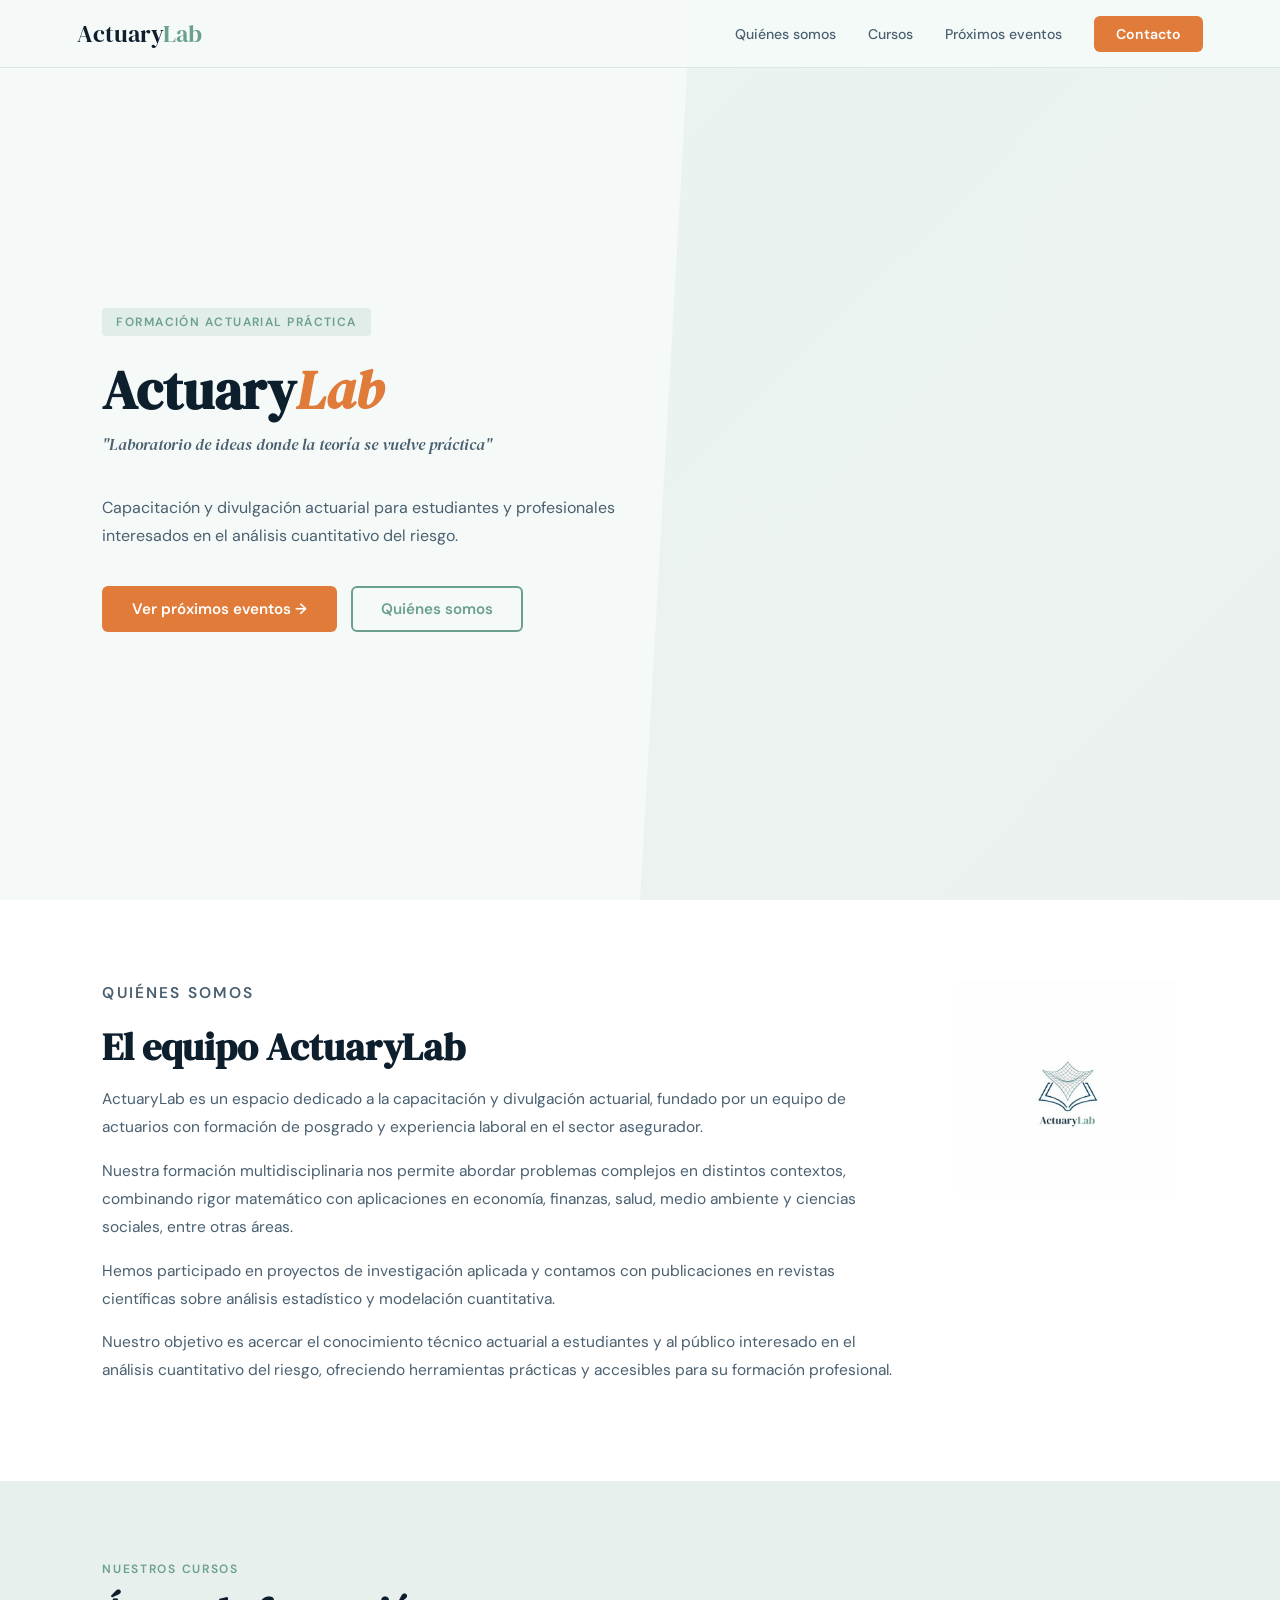
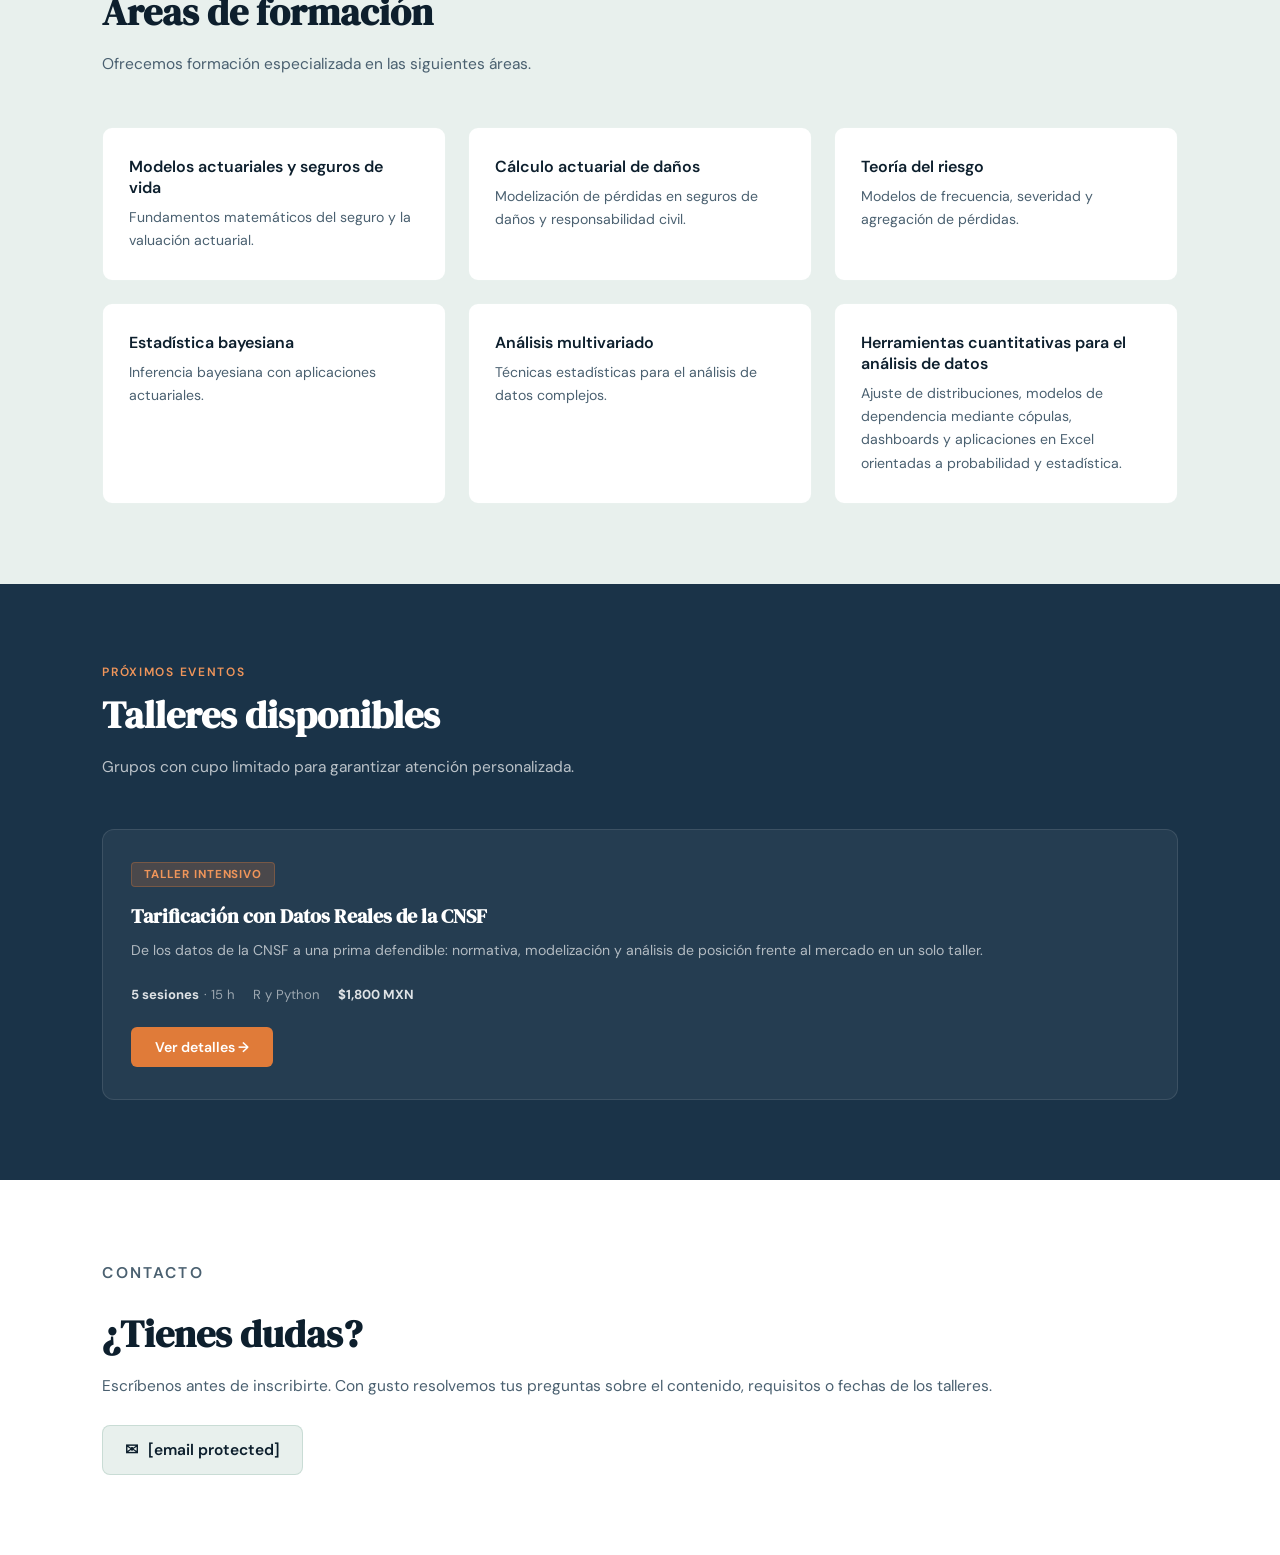
==== index.html @ 39c2b75a "Add files via upload" ====
<!DOCTYPE html>
<html lang="es">
<head>
<meta charset="UTF-8">
<meta name="viewport" content="width=device-width, initial-scale=1.0">
<title>ActuaryLab — Laboratorio actuarial</title>
<link href="https://fonts.googleapis.com/css2?family=DM+Serif+Display:ital@0;1&family=DM+Sans:opsz,wght@9..40,300;9..40,400;9..40,500;9..40,600&display=swap" rel="stylesheet">
<style>
  :root {
    --navy: #0d1f2d;
    --navy2: #1a3348;
    --teal: #6ba08d;
    --teal-light: #8fbdad;
    --cream: #f5faf8;
    --cream2: #e8f0ed;
    --accent: #e07b39;
    --accent-light: #f0955a;
    --text: #0d1f2d;
    --muted: #4a6070;
  }
  * { margin: 0; padding: 0; box-sizing: border-box; }
  html { scroll-behavior: smooth; }
  body { font-family: 'DM Sans', sans-serif; background: var(--cream); color: var(--text); overflow-x: hidden; }

  /* NAV */
  nav {
    position: fixed; top: 0; width: 100%; z-index: 100;
    background: rgba(245,250,248,0.94);
    backdrop-filter: blur(10px);
    border-bottom: 1px solid rgba(107,160,141,0.2);
    padding: 0 6%;
    display: flex; align-items: center; justify-content: space-between;
    height: 68px;
  }
  .nav-logo a {
    text-decoration: none;
    font-family: 'DM Serif Display', serif;
    font-size: 1.5rem;
  }
  .nav-logo a .actuary { color: var(--navy); }
  .nav-logo a .lab { color: var(--teal); }
  .nav-links { display: flex; gap: 32px; align-items: center; }
  .nav-links a {
    text-decoration: none;
    font-size: 0.88rem;
    font-weight: 500;
    color: var(--muted);
    transition: color 0.2s;
  }
  .nav-links a:hover { color: var(--teal); }
  .nav-links .nav-cta {
    background: var(--accent);
    color: white;
    padding: 9px 22px;
    border-radius: 6px;
    font-weight: 600;
    font-size: 0.88rem;
  }
  .nav-links .nav-cta:hover { background: var(--accent-light); color: white; }

  /* HERO */
  .hero {
    min-height: 100vh;
    display: flex; align-items: center;
    padding: 100px 8% 60px;
    position: relative; overflow: hidden;
  }
  .hero::before {
    content: '';
    position: absolute; top: 0; right: 0;
    width: 50%; height: 100%;
    background: linear-gradient(135deg, rgba(107,160,141,0.08) 0%, rgba(13,31,45,0.04) 100%);
    clip-path: polygon(8% 0, 100% 0, 100% 100%, 0% 100%);
  }
  .hero-content { max-width: 640px; position: relative; z-index: 1; }
  .hero-tag {
    display: inline-block;
    background: rgba(107,160,141,0.15);
    color: var(--teal);
    font-size: 0.75rem; font-weight: 600;
    letter-spacing: 0.12em; text-transform: uppercase;
    padding: 6px 14px; border-radius: 4px; margin-bottom: 24px;
  }
  .hero h1 {
    font-family: 'DM Serif Display', serif;
    font-size: clamp(2.2rem, 4.5vw, 3.4rem);
    line-height: 1.12; color: var(--navy); margin-bottom: 10px;
  }
  .hero h1 em { font-style: italic; color: var(--accent); }
  .hero-lema {
    font-family: 'DM Serif Display', serif;
    font-size: clamp(1rem, 2vw, 1.2rem);
    color: var(--teal); margin-bottom: 22px;
    font-style: italic;
  }
  .hero p {
    font-size: 1rem; line-height: 1.75; color: var(--muted);
    margin-bottom: 36px; max-width: 520px;
  }
  .hero-actions { display: flex; gap: 14px; flex-wrap: wrap; }
  .btn-primary {
    background: var(--accent); color: white;
    padding: 13px 30px; border-radius: 6px;
    font-weight: 600; font-size: 0.95rem;
    text-decoration: none; transition: all 0.2s; display: inline-block;
  }
  .btn-primary:hover { background: var(--accent-light); transform: translateY(-1px); }
  .btn-outline {
    background: transparent; color: var(--teal);
    border: 2px solid var(--teal);
    padding: 11px 28px; border-radius: 6px;
    font-weight: 600; font-size: 0.95rem;
    text-decoration: none; transition: all 0.2s; display: inline-block;
  }
  .btn-outline:hover { background: var(--teal); color: white; }

  /* SECCIONES */
  section { padding: 80px 8%; }
  .section-label {
    font-size: 0.75rem; font-weight: 600;
    letter-spacing: 0.14em; text-transform: uppercase;
    color: var(--teal); margin-bottom: 12px;
  }
  .section-title {
    font-family: 'DM Serif Display', serif;
    font-size: clamp(1.7rem, 3vw, 2.4rem);
    color: var(--navy); line-height: 1.2; margin-bottom: 16px;
  }
  .section-sub {
    font-size: 0.97rem; color: var(--muted);
    line-height: 1.75; max-width: 620px; margin-bottom: 48px;
  }

  /* QUIÉNES SOMOS */
  .about { background: white; }
  .about-inner {
    display: flex; gap: 60px; align-items: flex-start; flex-wrap: wrap;
  }
  .about-text { flex: 1; min-width: 280px; }
  .about-text p {
    font-size: 0.97rem; color: var(--muted);
    line-height: 1.8; margin-bottom: 16px;
  }
  .about-logo { flex-shrink: 0; display: flex; align-items: center; }
  .about-logo img { width: 220px; }

  /* CURSOS */
  .courses { background: var(--cream2); }
  .courses-grid {
    display: grid;
    grid-template-columns: repeat(auto-fit, minmax(280px, 1fr));
    gap: 22px;
  }
  .course-card {
    background: white;
    border-radius: 10px;
    padding: 28px 26px;
    border: 1px solid rgba(107,160,141,0.15);
    transition: box-shadow 0.2s, transform 0.2s;
  }
  .course-card:hover { box-shadow: 0 6px 28px rgba(13,31,45,0.09); transform: translateY(-2px); }
  .course-icon {
    font-size: 1.6rem; margin-bottom: 14px;
  }
  .course-card h3 {
    font-size: 1rem; font-weight: 600;
    color: var(--navy); margin-bottom: 8px;
  }
  .course-card p { font-size: 0.88rem; color: var(--muted); line-height: 1.65; }

  /* PRÓXIMOS EVENTOS */
  .events { background: var(--navy2); }
  .events .section-label { color: var(--accent-light); }
  .events .section-title { color: white; }
  .events .section-sub { color: rgba(255,255,255,0.7); }
  .events-grid {
    display: grid;
    grid-template-columns: repeat(auto-fit, minmax(300px, 1fr));
    gap: 24px;
  }
  .event-card {
    background: rgba(255,255,255,0.05);
    border: 1px solid rgba(255,255,255,0.1);
    border-radius: 12px;
    padding: 32px 28px;
    transition: background 0.2s;
  }
  .event-card:hover { background: rgba(107,160,141,0.15); }
  .event-badge {
    display: inline-block;
    background: rgba(224,123,57,0.2);
    color: var(--accent-light);
    font-size: 0.72rem; font-weight: 700;
    letter-spacing: 0.08em; text-transform: uppercase;
    padding: 4px 12px; border-radius: 4px;
    border: 1px solid rgba(224,123,57,0.3);
    margin-bottom: 16px;
  }
  .event-card h3 {
    font-family: 'DM Serif Display', serif;
    font-size: 1.25rem; color: white;
    line-height: 1.3; margin-bottom: 10px;
  }
  .event-card p { font-size: 0.88rem; color: rgba(255,255,255,0.65); line-height: 1.65; margin-bottom: 24px; }
  .event-meta {
    display: flex; gap: 18px; margin-bottom: 24px; flex-wrap: wrap;
  }
  .event-meta span {
    font-size: 0.82rem; color: rgba(255,255,255,0.55);
    display: flex; align-items: center; gap: 5px;
  }
  .event-meta strong { color: rgba(255,255,255,0.85); }
  .btn-event {
    display: inline-block;
    background: var(--accent);
    color: white; text-decoration: none;
    padding: 11px 24px; border-radius: 6px;
    font-weight: 600; font-size: 0.88rem;
    transition: background 0.2s;
  }
  .btn-event:hover { background: var(--accent-light); }

  /* CONTACTO */
  .contact { background: white; }
  .contact-inner {
    display: flex; gap: 60px; flex-wrap: wrap; align-items: flex-start;
  }
  .contact-text { flex: 1; min-width: 260px; }
  .contact-text p { font-size: 0.97rem; color: var(--muted); line-height: 1.75; margin-bottom: 24px; }
  .contact-email {
    display: inline-flex; align-items: center; gap: 10px;
    background: var(--cream2);
    border: 1px solid rgba(107,160,141,0.25);
    border-radius: 8px;
    padding: 14px 22px;
    font-size: 0.97rem; font-weight: 600;
    color: var(--navy); text-decoration: none;
    transition: background 0.2s;
  }
  .contact-email:hover { background: var(--teal-light); color: white; }

  /* FOOTER */
  footer {
    background: var(--navy);
    padding: 30px 8%;
    display: flex; justify-content: space-between; align-items: center; flex-wrap: wrap; gap: 12px;
  }
  footer p { font-size: 0.82rem; color: rgba(255,255,255,0.55); }

  /* ANIMACIONES */
  @keyframes fadeUp {
    from { opacity: 0; transform: translateY(22px); }
    to   { opacity: 1; transform: translateY(0); }
  }
  .hero-content > * { animation: fadeUp 0.7s ease both; }
  .hero-content > *:nth-child(1) { animation-delay: 0.1s; }
  .hero-content > *:nth-child(2) { animation-delay: 0.2s; }
  .hero-content > *:nth-child(3) { animation-delay: 0.3s; }
  .hero-content > *:nth-child(4) { animation-delay: 0.4s; }
  .hero-content > *:nth-child(5) { animation-delay: 0.5s; }
</style>
</head>
<body>

<!-- NAV -->
<nav>
  <div class="nav-logo">
    <a href="#"><span class="actuary">Actuary</span><span class="lab">Lab</span></a>
  </div>
  <div class="nav-links">
    <a href="#quienes-somos">Quiénes somos</a>
    <a href="#cursos">Cursos</a>
    <a href="#eventos">Próximos eventos</a>
    <a href="#contacto" class="nav-cta">Contacto</a>
  </div>
</nav>

<!-- HERO -->
<section class="hero">
  <div class="hero-content">
    <span class="hero-tag">Formación actuarial práctica</span>
    <h1><span>Actuary</span><em>Lab</em></h1>
    <p class="hero-lema">"Laboratorio de ideas donde la teoría se vuelve práctica"</p>
    <p>Capacitación y divulgación actuarial para estudiantes y profesionales interesados en el análisis cuantitativo del riesgo.</p>
    <div class="hero-actions">
      <a href="#eventos" class="btn-primary">Ver próximos eventos →</a>
      <a href="#quienes-somos" class="btn-outline">Quiénes somos</a>
    </div>
  </div>
</section>

<!-- QUIÉNES SOMOS -->
<section class="about" id="quienes-somos">
  <div class="about-inner">
    <div class="about-text">
      <p class="section-label">Quiénes somos</p>
      <h2 class="section-title">El equipo ActuaryLab</h2>
      <p>ActuaryLab es un espacio dedicado a la capacitación y divulgación actuarial, fundado por un equipo de actuarios con formación de posgrado y experiencia laboral en el sector asegurador.</p>
      <p>Nuestra formación multidisciplinaria nos permite abordar problemas complejos en distintos contextos, combinando rigor matemático con aplicaciones en economía, finanzas, salud, medio ambiente y ciencias sociales, entre otras áreas.</p>
      <p>Hemos participado en proyectos de investigación aplicada y contamos con publicaciones en revistas científicas sobre análisis estadístico y modelación cuantitativa.</p>
      <p>Nuestro objetivo es acercar el conocimiento técnico actuarial a estudiantes y al público interesado en el análisis cuantitativo del riesgo, ofreciendo herramientas prácticas y accesibles para su formación profesional.</p>
    </div>
    <div class="about-logo">
      <img src="[data-uri]" alt="ActuaryLab">
    </div>
  </div>
</section>

<!-- CURSOS -->
<section class="courses" id="cursos">
  <p class="section-label">Nuestros cursos</p>
  <h2 class="section-title">Áreas de formación</h2>
  <p class="section-sub">Ofrecemos formación especializada en las siguientes áreas.</p>
  <div class="courses-grid">
    <div class="course-card">
      <h3>Modelos actuariales y seguros de vida</h3>
      <p>Fundamentos matemáticos del seguro y la valuación actuarial.</p>
    </div>
    <div class="course-card">
      <h3>Cálculo actuarial de daños</h3>
      <p>Modelización de pérdidas en seguros de daños y responsabilidad civil.</p>
    </div>
    <div class="course-card">
      <h3>Teoría del riesgo</h3>
      <p>Modelos de frecuencia, severidad y agregación de pérdidas.</p>
    </div>
    <div class="course-card">
      <h3>Estadística bayesiana</h3>
      <p>Inferencia bayesiana con aplicaciones actuariales.</p>
    </div>
    <div class="course-card">
      <h3>Análisis multivariado</h3>
      <p>Técnicas estadísticas para el análisis de datos complejos.</p>
    </div>
    <div class="course-card">
      <h3>Herramientas cuantitativas para el análisis de datos</h3>
      <p>Ajuste de distribuciones, modelos de dependencia mediante cópulas, dashboards y aplicaciones en Excel orientadas a probabilidad y estadística.</p>
    </div>
  </div>
</section>

<!-- PRÓXIMOS EVENTOS -->
<section class="events" id="eventos">
  <p class="section-label">Próximos eventos</p>
  <h2 class="section-title">Talleres disponibles</h2>
  <p class="section-sub">Grupos con cupo limitado para garantizar atención personalizada.</p>
  <div class="events-grid">
    <div class="event-card">
      <span class="event-badge">Taller intensivo</span>
      <h3>Tarificación con Datos Reales de la CNSF</h3>
      <p>De los datos de la CNSF a una prima defendible: normativa, modelización y análisis de posición frente al mercado en un solo taller.</p>
      <div class="event-meta">
        <span><strong>5 sesiones</strong> · 15 h</span>
        <span>R y Python</span>
        <span><strong>$1,800 MXN</strong></span>
      </div>
      <a href="cursos/index.html" class="btn-event">Ver detalles →</a>
    </div>
  </div>
</section>

<!-- CONTACTO -->
<section class="contact" id="contacto">
  <div class="contact-inner">
    <div class="contact-text">
      <p class="section-label">Contacto</p>
      <h2 class="section-title">¿Tienes dudas?</h2>
      <p>Escríbenos antes de inscribirte. Con gusto resolvemos tus preguntas sobre el contenido, requisitos o fechas de los talleres.</p>
      <a href="/cdn-cgi/l/email-protection#d9bab6b7adb8baadb699b8baadacb8aba0b5b8bbb4a1f7bab6b4" class="contact-email">
        ✉ <span class="__cf_email__" data-cfemail="6d0e0203190c0e19022d0c0e19180c1f14010c0f0015430e0200">[email&#160;protected]</span>
      </a>
    </div>
  </div>
</section>

<!
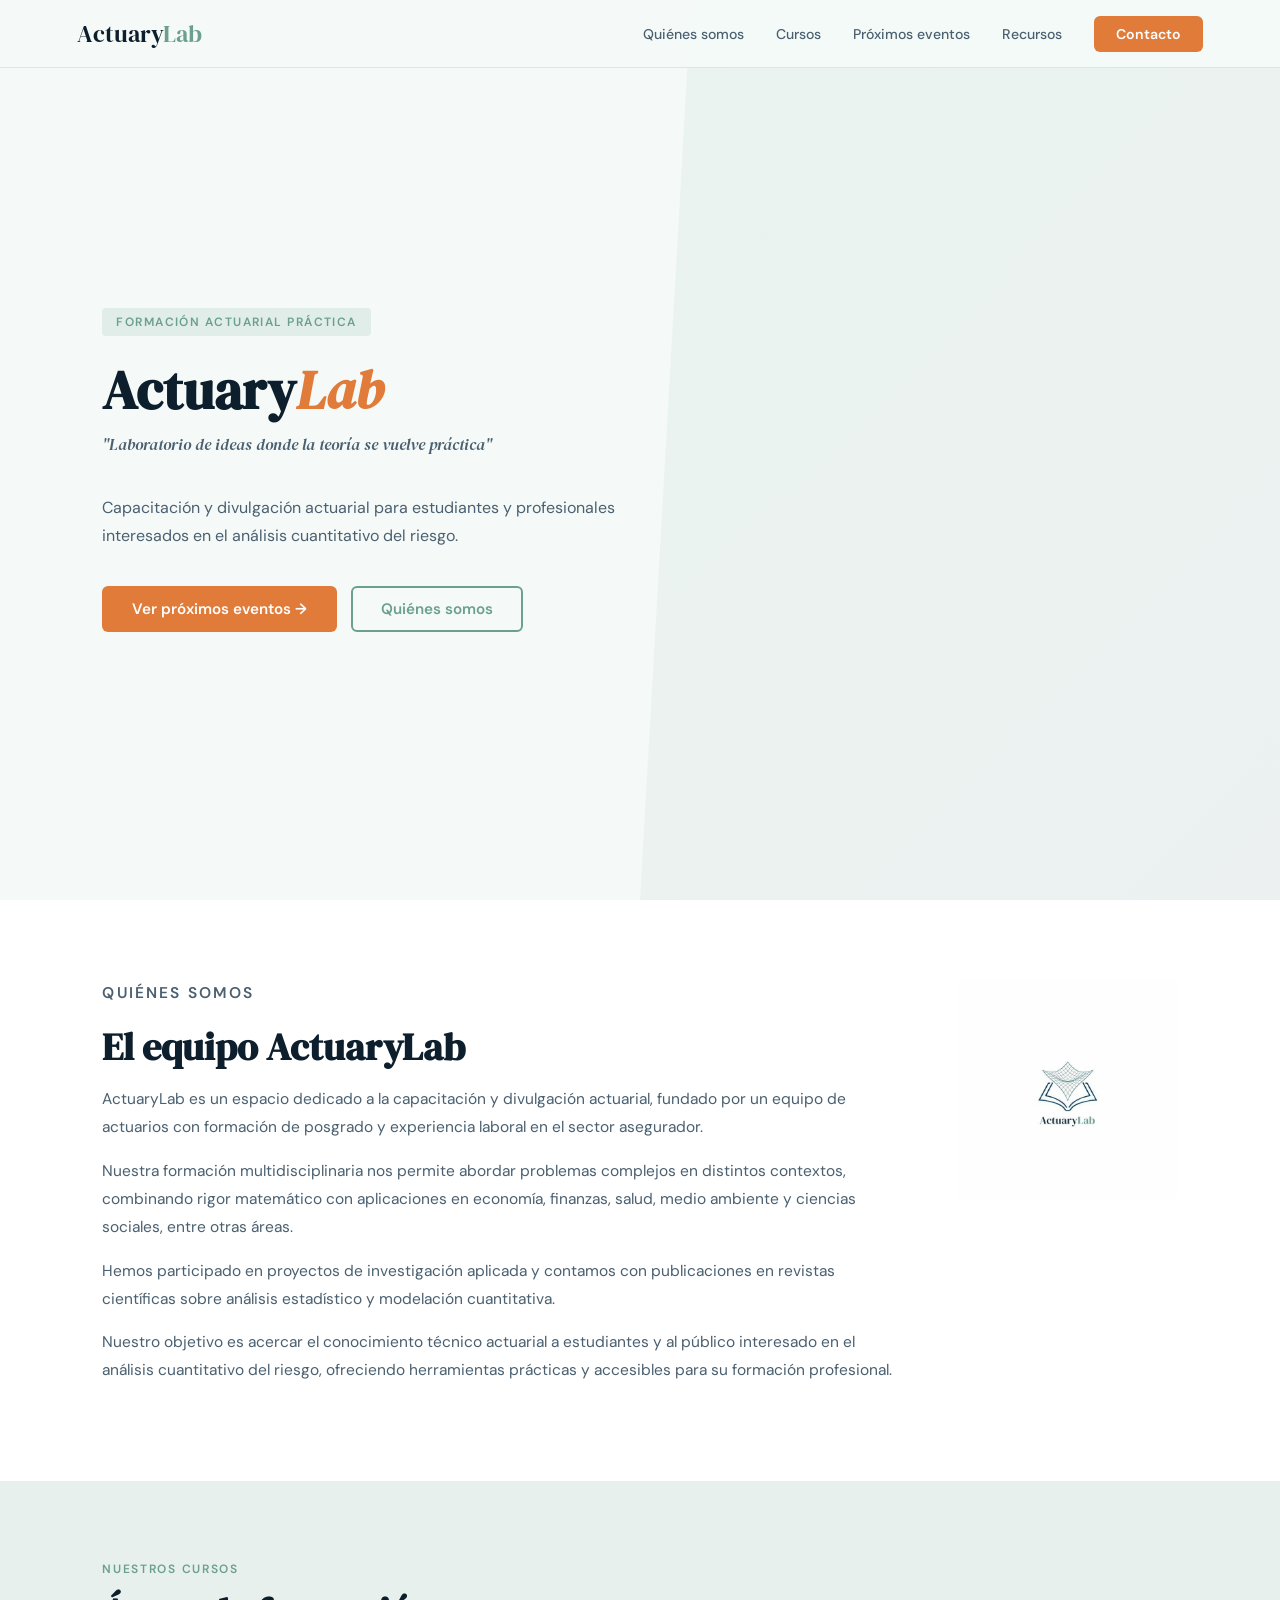
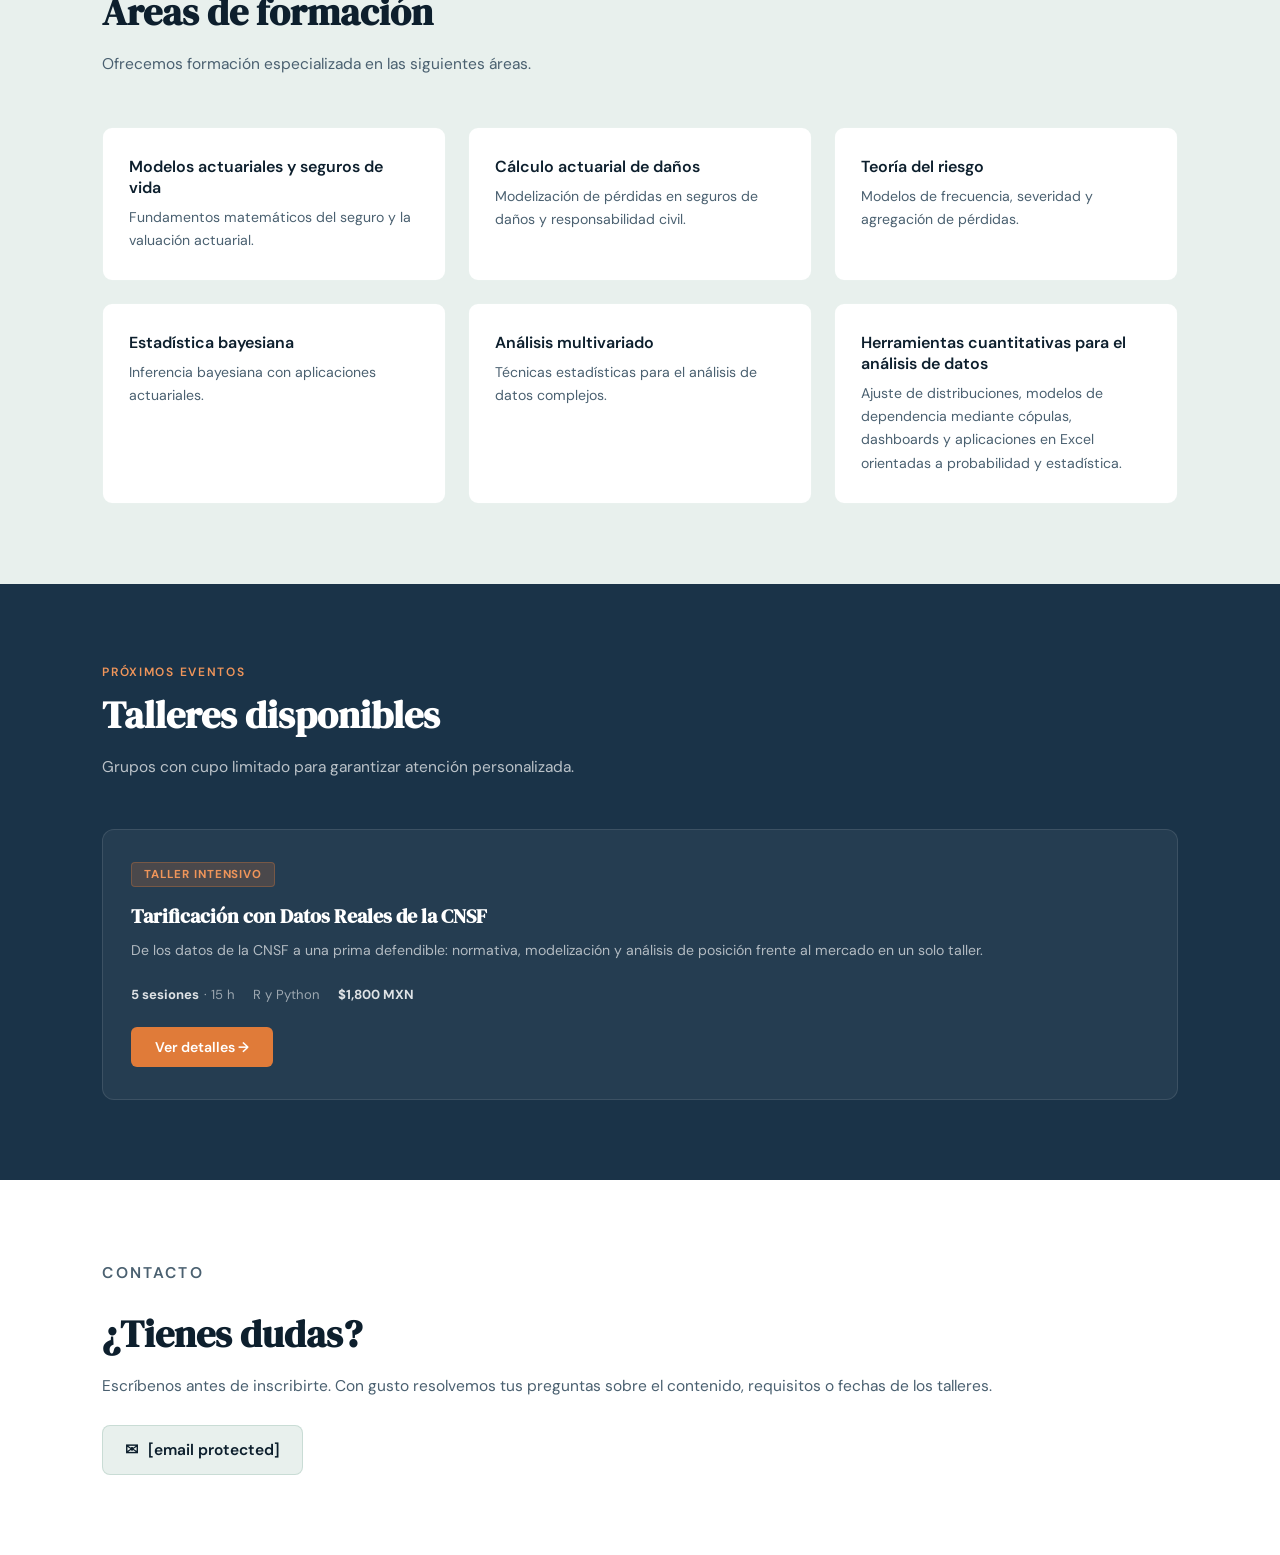
==== commit f22ea5a6: "Update index.html" ====
--- a/index.html
+++ b/index.html
@@ -271,6 +271,7 @@
     <a href="#quienes-somos">Quiénes somos</a>
     <a href="#cursos">Cursos</a>
     <a href="#eventos">Próximos eventos</a>
+    <a href="/recursos/cv-actuarial.html">Recursos</a>
     <a href="#contacto" class="nav-cta">Contacto</a>
   </div>
 </nav>
@@ -373,4 +374,4 @@
   </div>
 </section>
 
-<!+<!
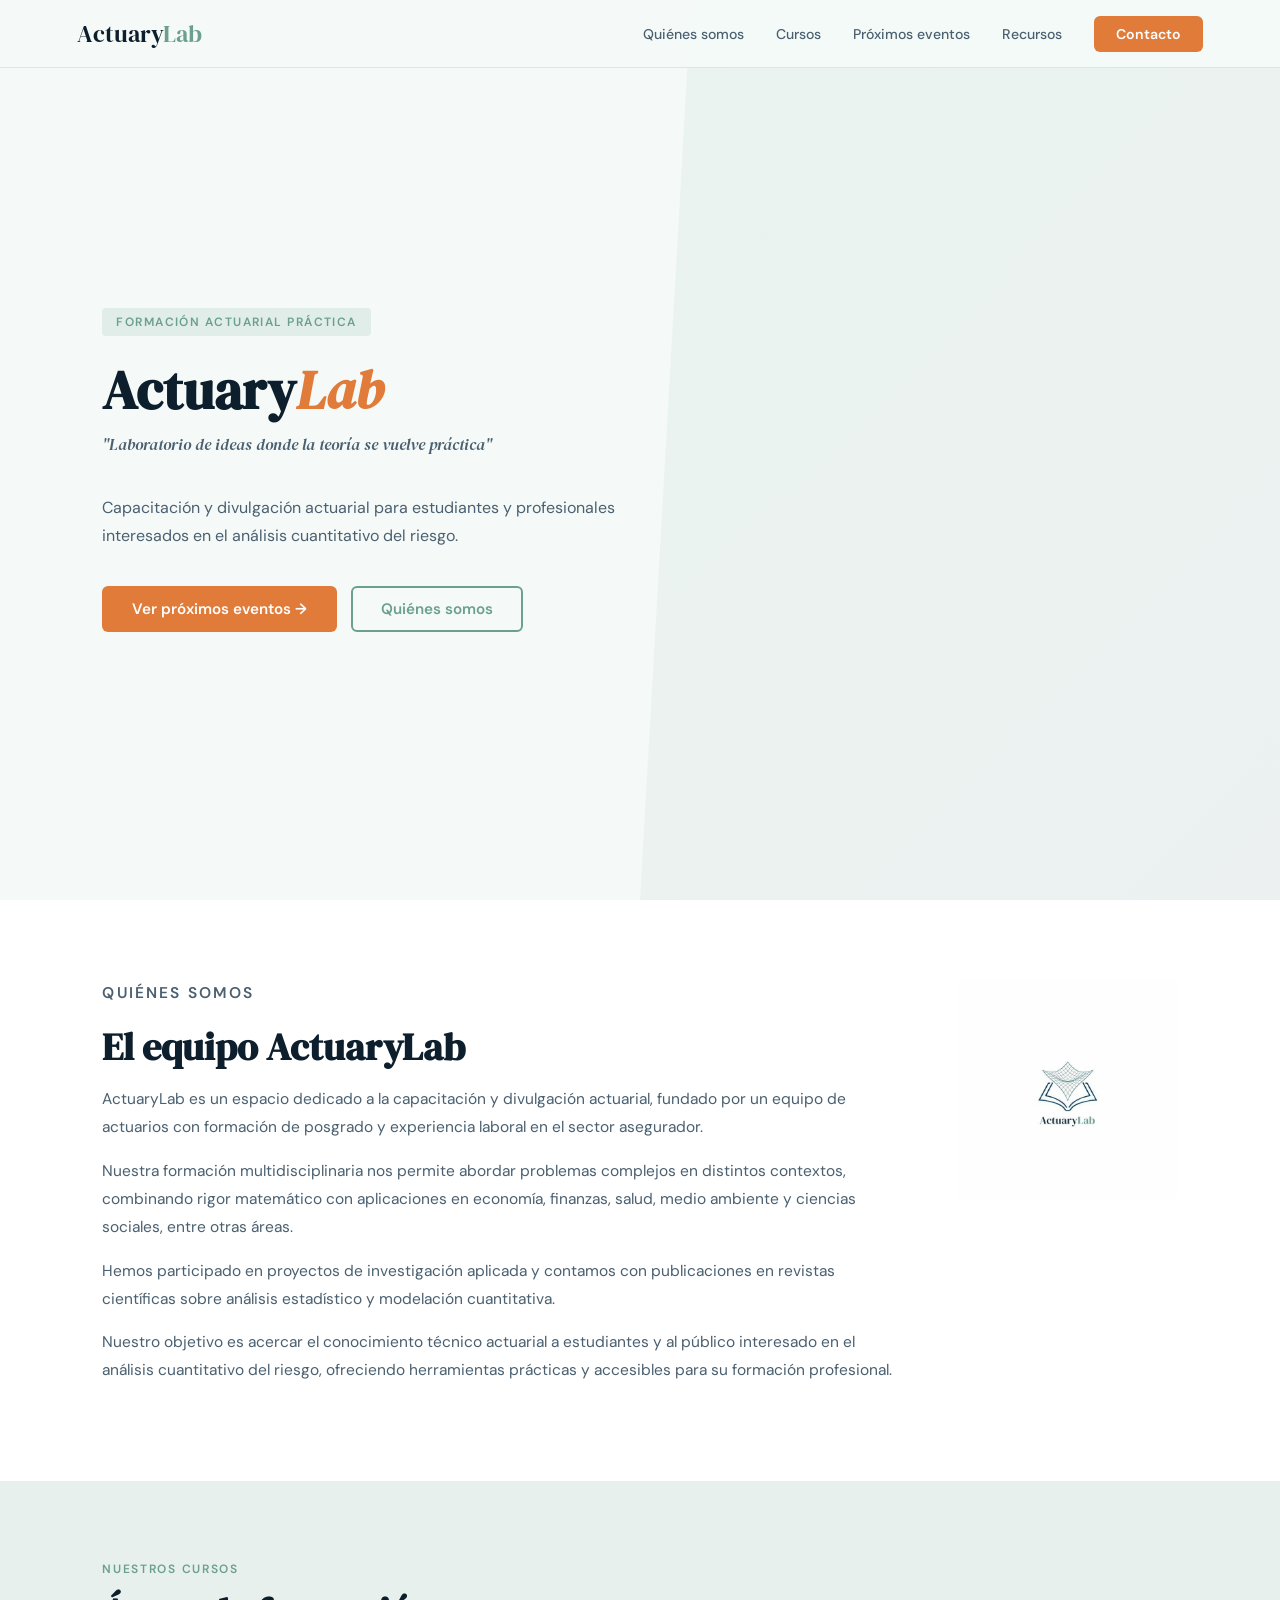
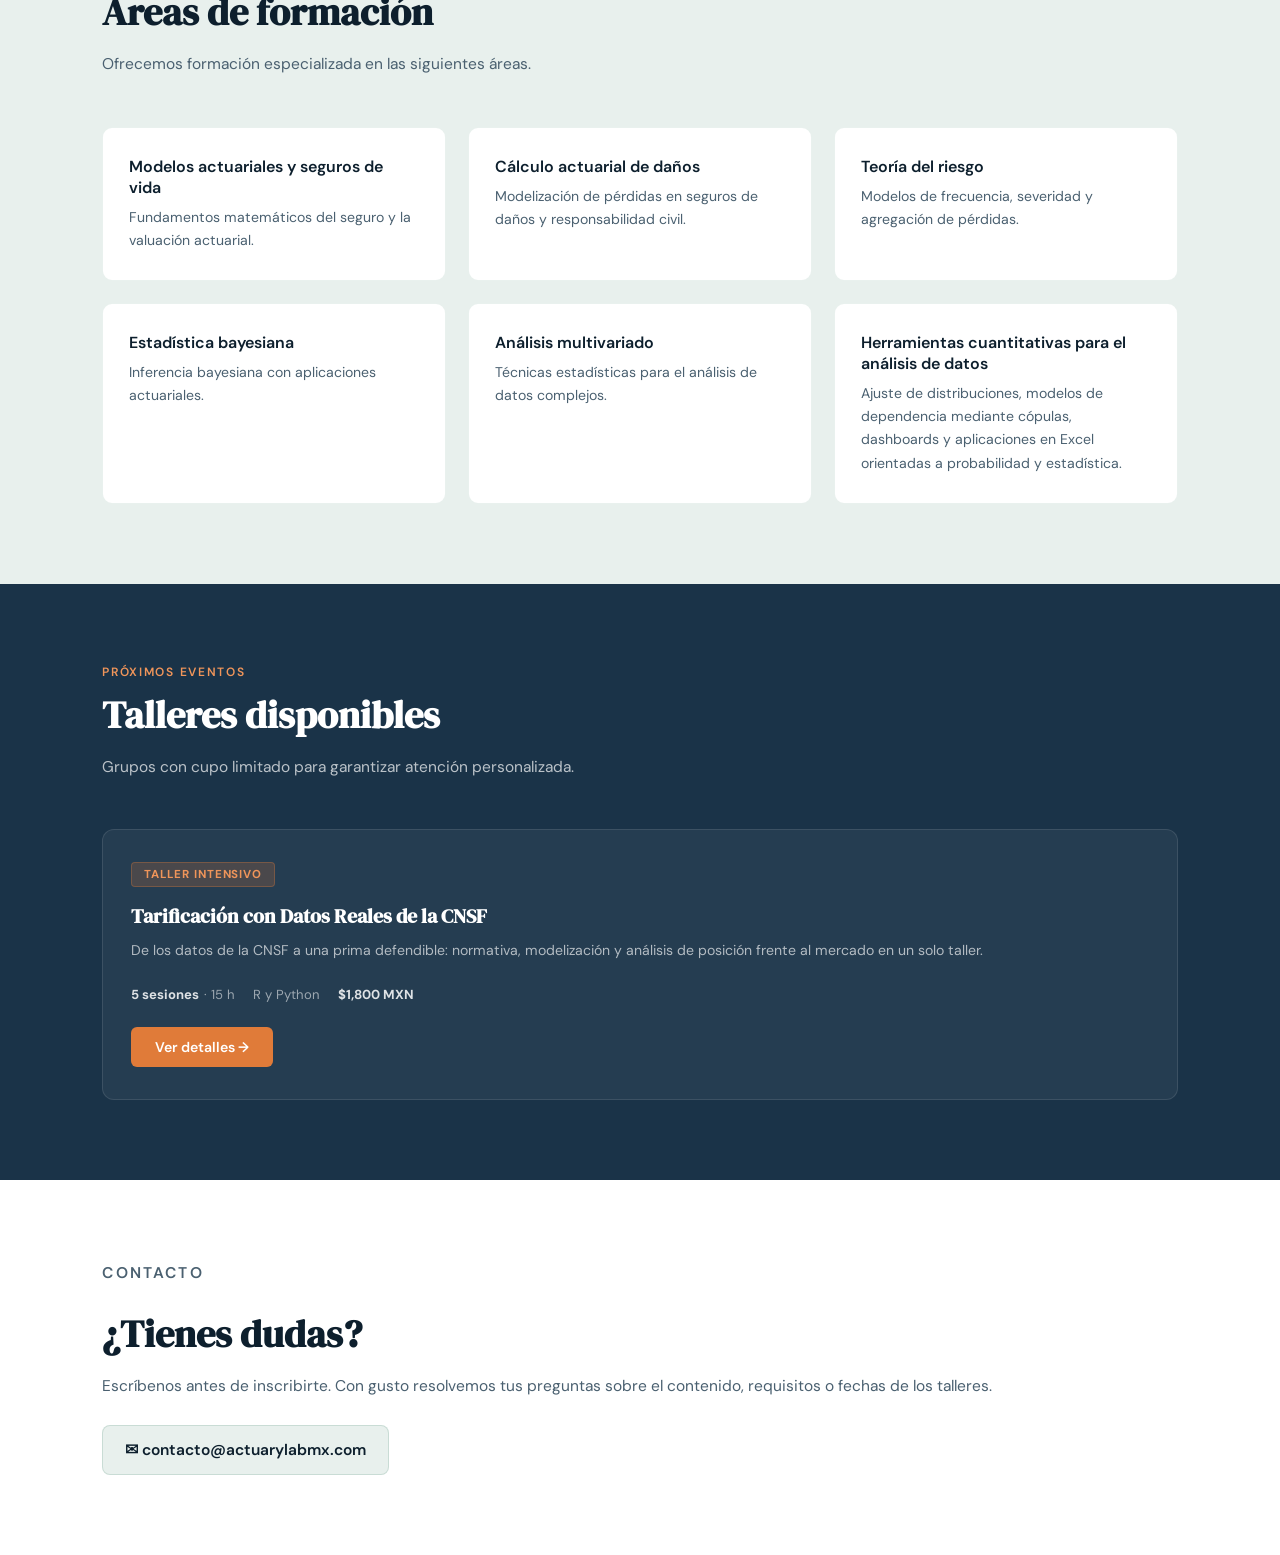
==== commit ffc41b4e: "Update index.html" ====
--- a/index.html
+++ b/index.html
@@ -271,7 +271,7 @@
     <a href="#quienes-somos">Quiénes somos</a>
     <a href="#cursos">Cursos</a>
     <a href="#eventos">Próximos eventos</a>
-    <a href="/recursos/cv-actuarial.html">Recursos</a>
+    <a href="/recursos/index.html">Recursos</a>
     <a href="#contacto" class="nav-cta">Contacto</a>
   </div>
 </nav>
@@ -367,9 +367,9 @@
       <p class="section-label">Contacto</p>
       <h2 class="section-title">¿Tienes dudas?</h2>
       <p>Escríbenos antes de inscribirte. Con gusto resolvemos tus preguntas sobre el contenido, requisitos o fechas de los talleres.</p>
-      <a href="/cdn-cgi/l/email-protection#d9bab6b7adb8baadb699b8baadacb8aba0b5b8bbb4a1f7bab6b4" class="contact-email">
-        ✉ <span class="__cf_email__" data-cfemail="6d0e0203190c0e19022d0c0e19180c1f14010c0f0015430e0200">[email&#160;protected]</span>
-      </a>
+     <a href="mailto:contacto@actuarylabmx.com" class="contact-email">
+  ✉ contacto@actuarylabmx.com
+</a>
     </div>
   </div>
 </section>
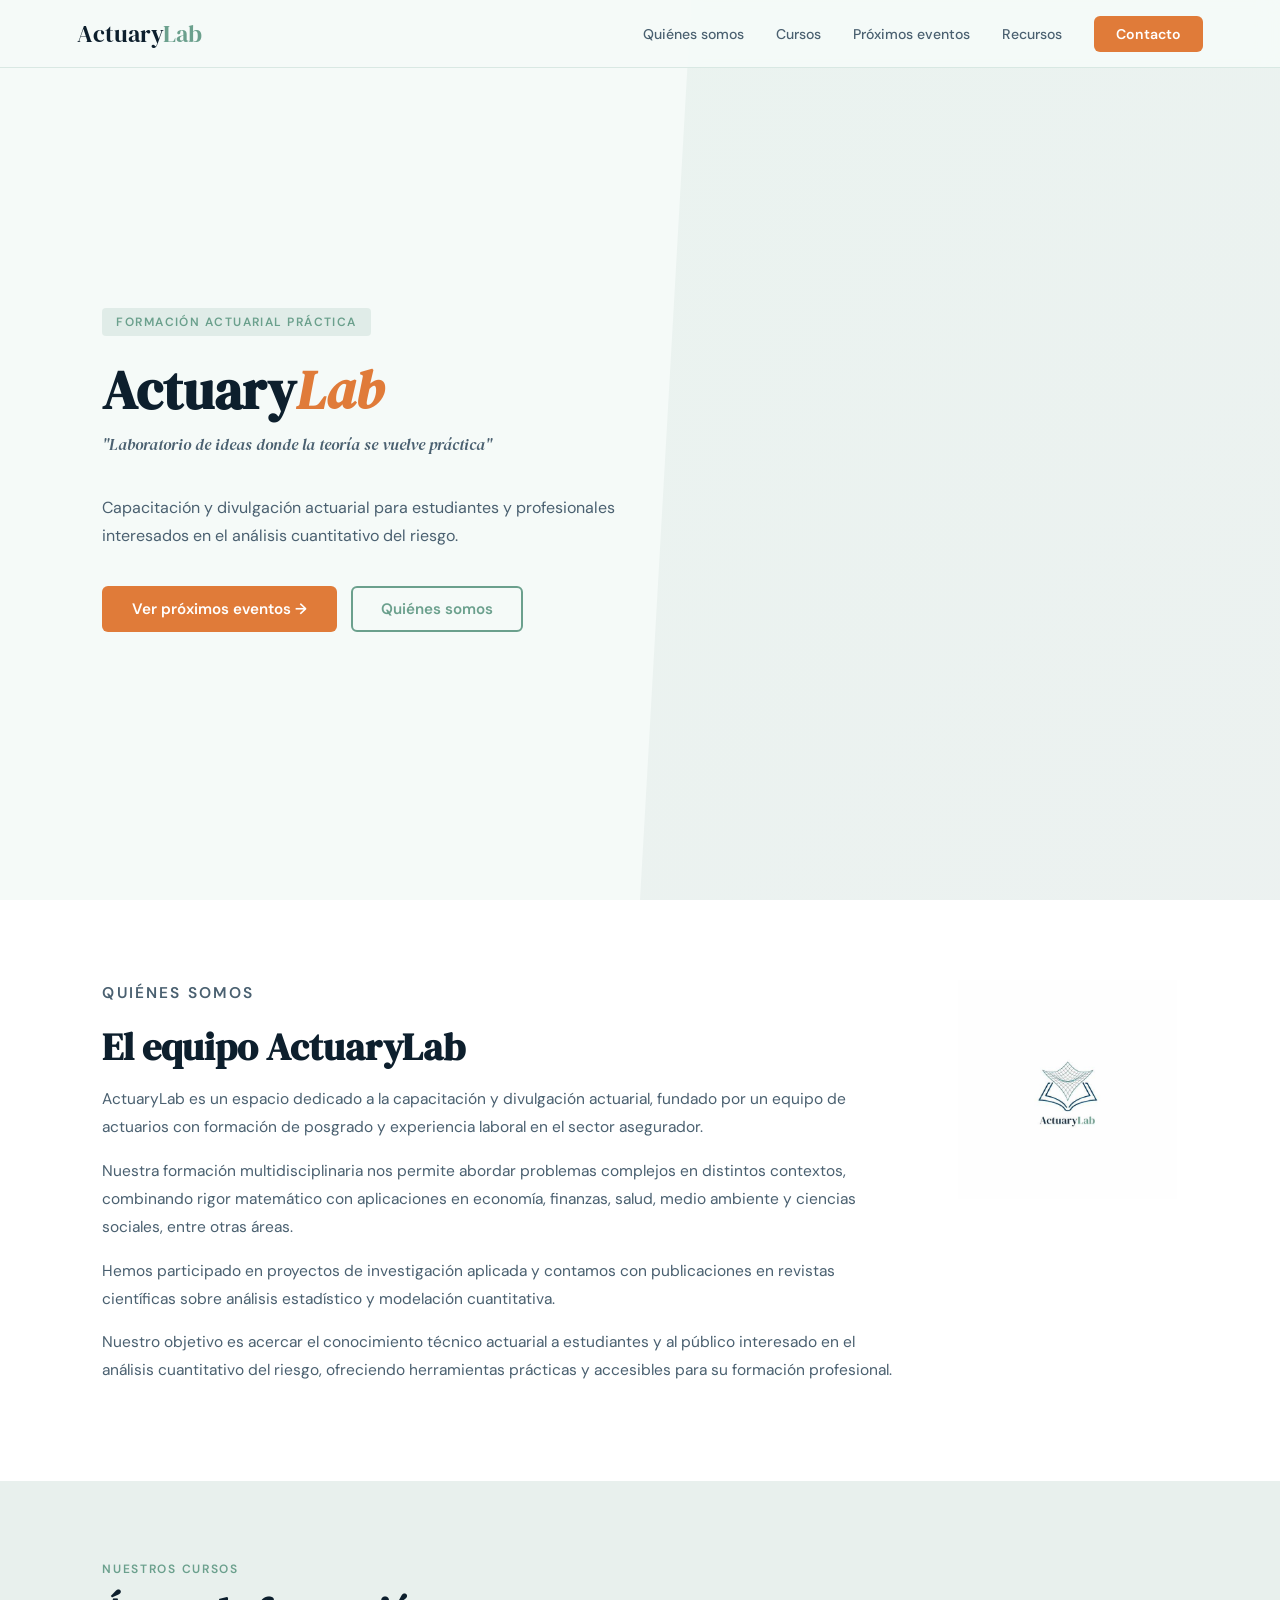
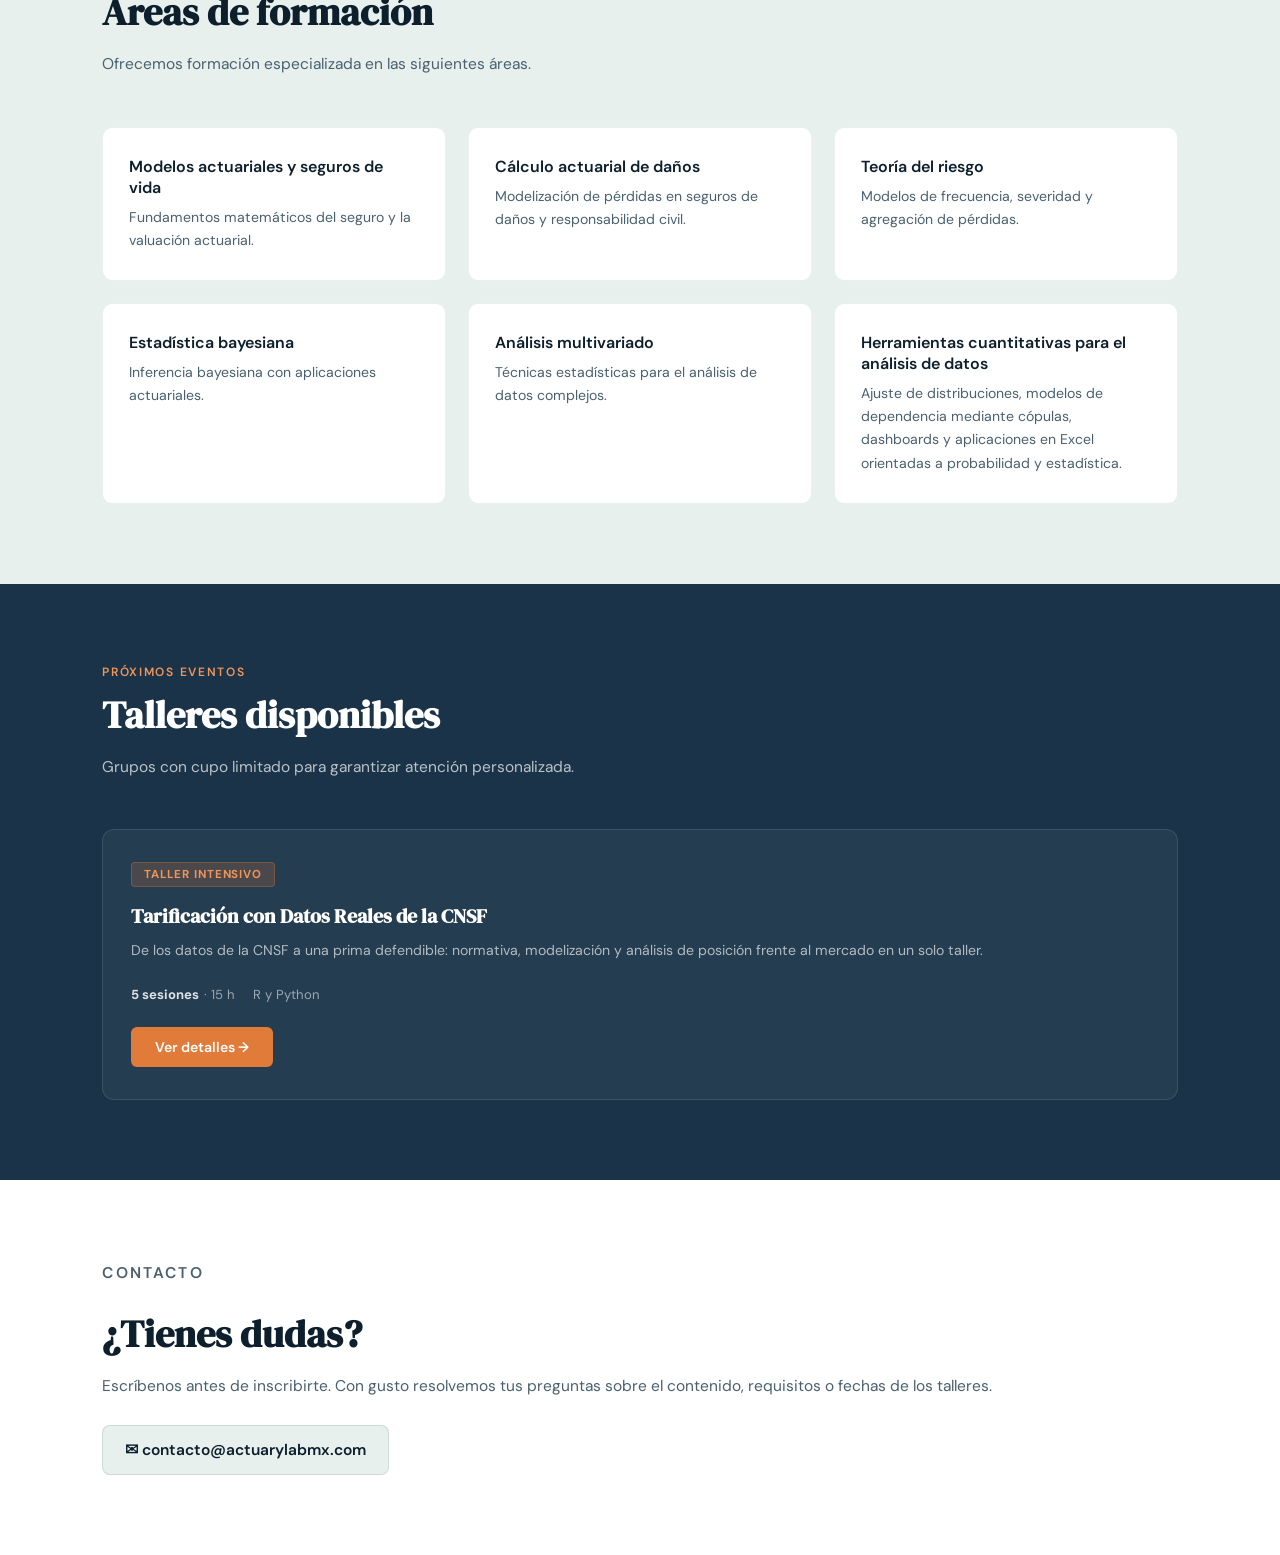
==== commit 918ae453: "Update index.html" ====
--- a/index.html
+++ b/index.html
@@ -353,7 +353,6 @@
       <div class="event-meta">
         <span><strong>5 sesiones</strong> · 15 h</span>
         <span>R y Python</span>
-        <span><strong>$1,800 MXN</strong></span>
       </div>
       <a href="cursos/index.html" class="btn-event">Ver detalles →</a>
     </div>
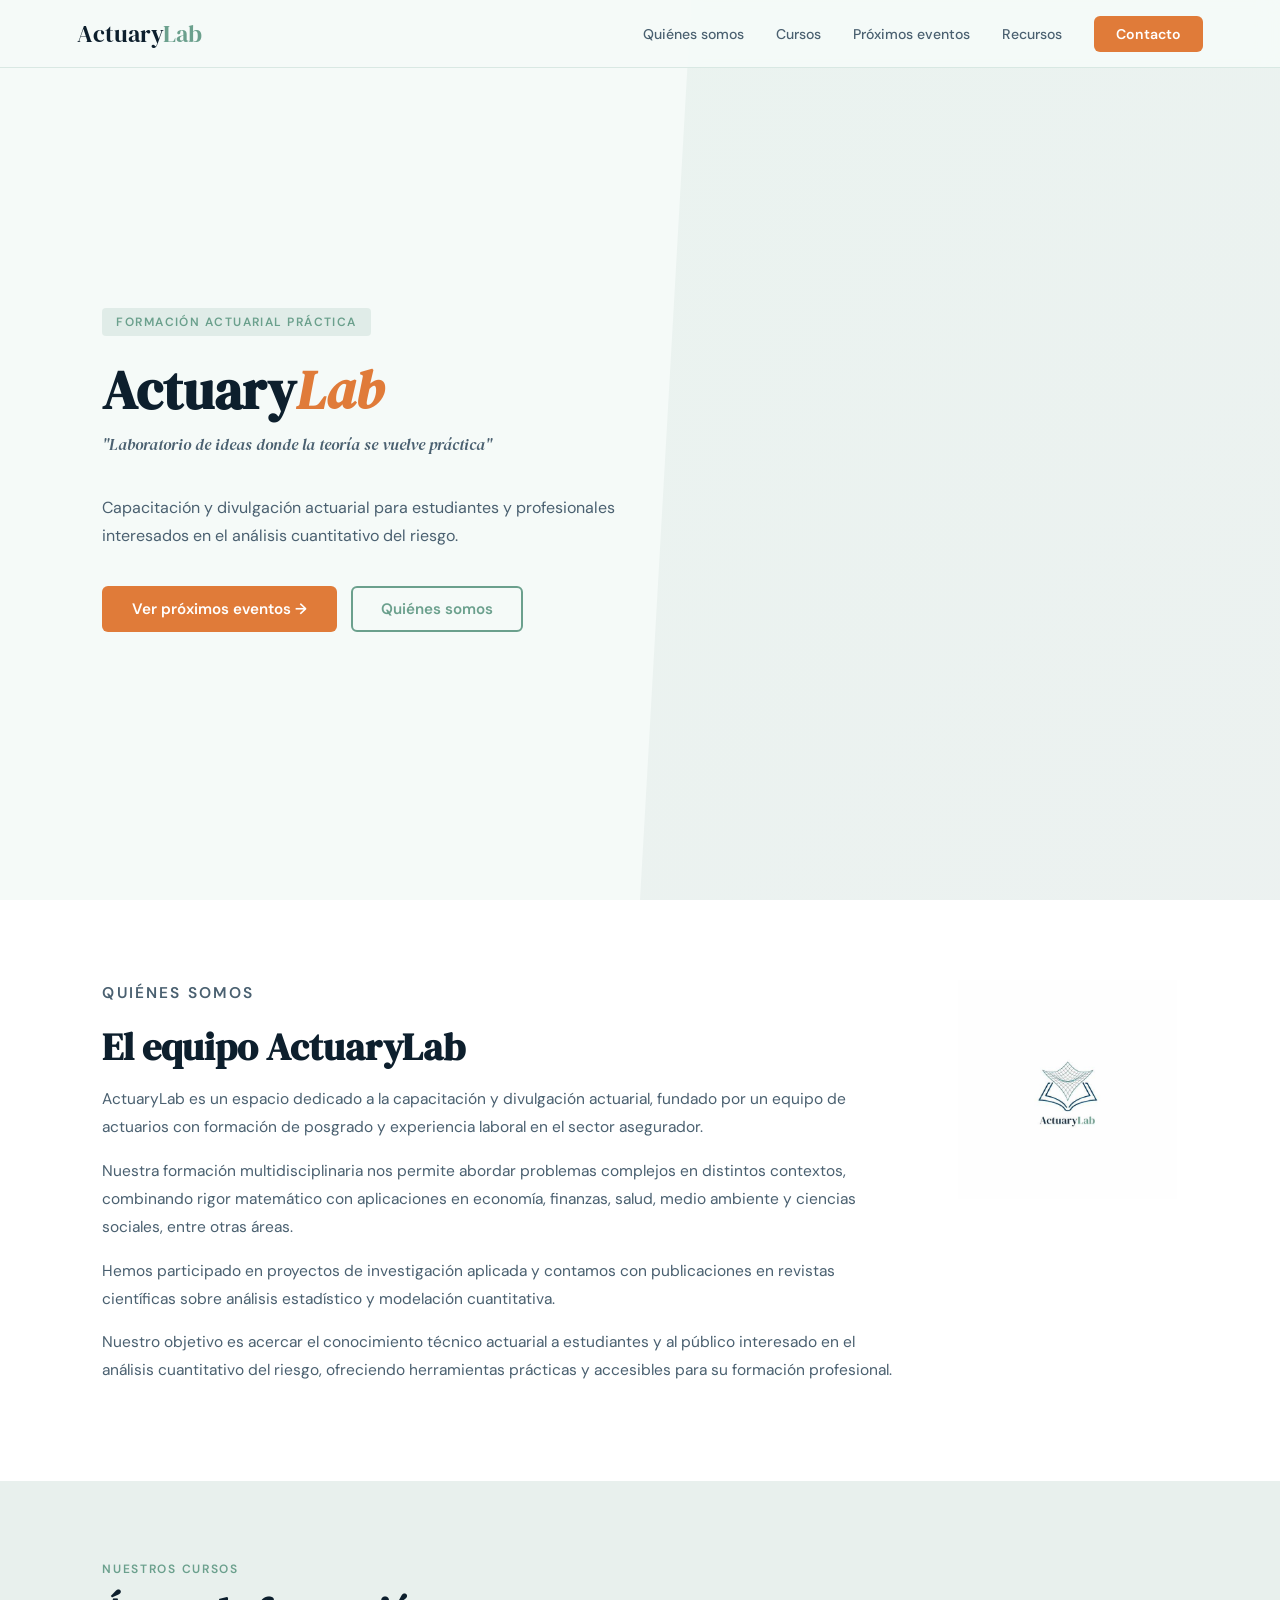
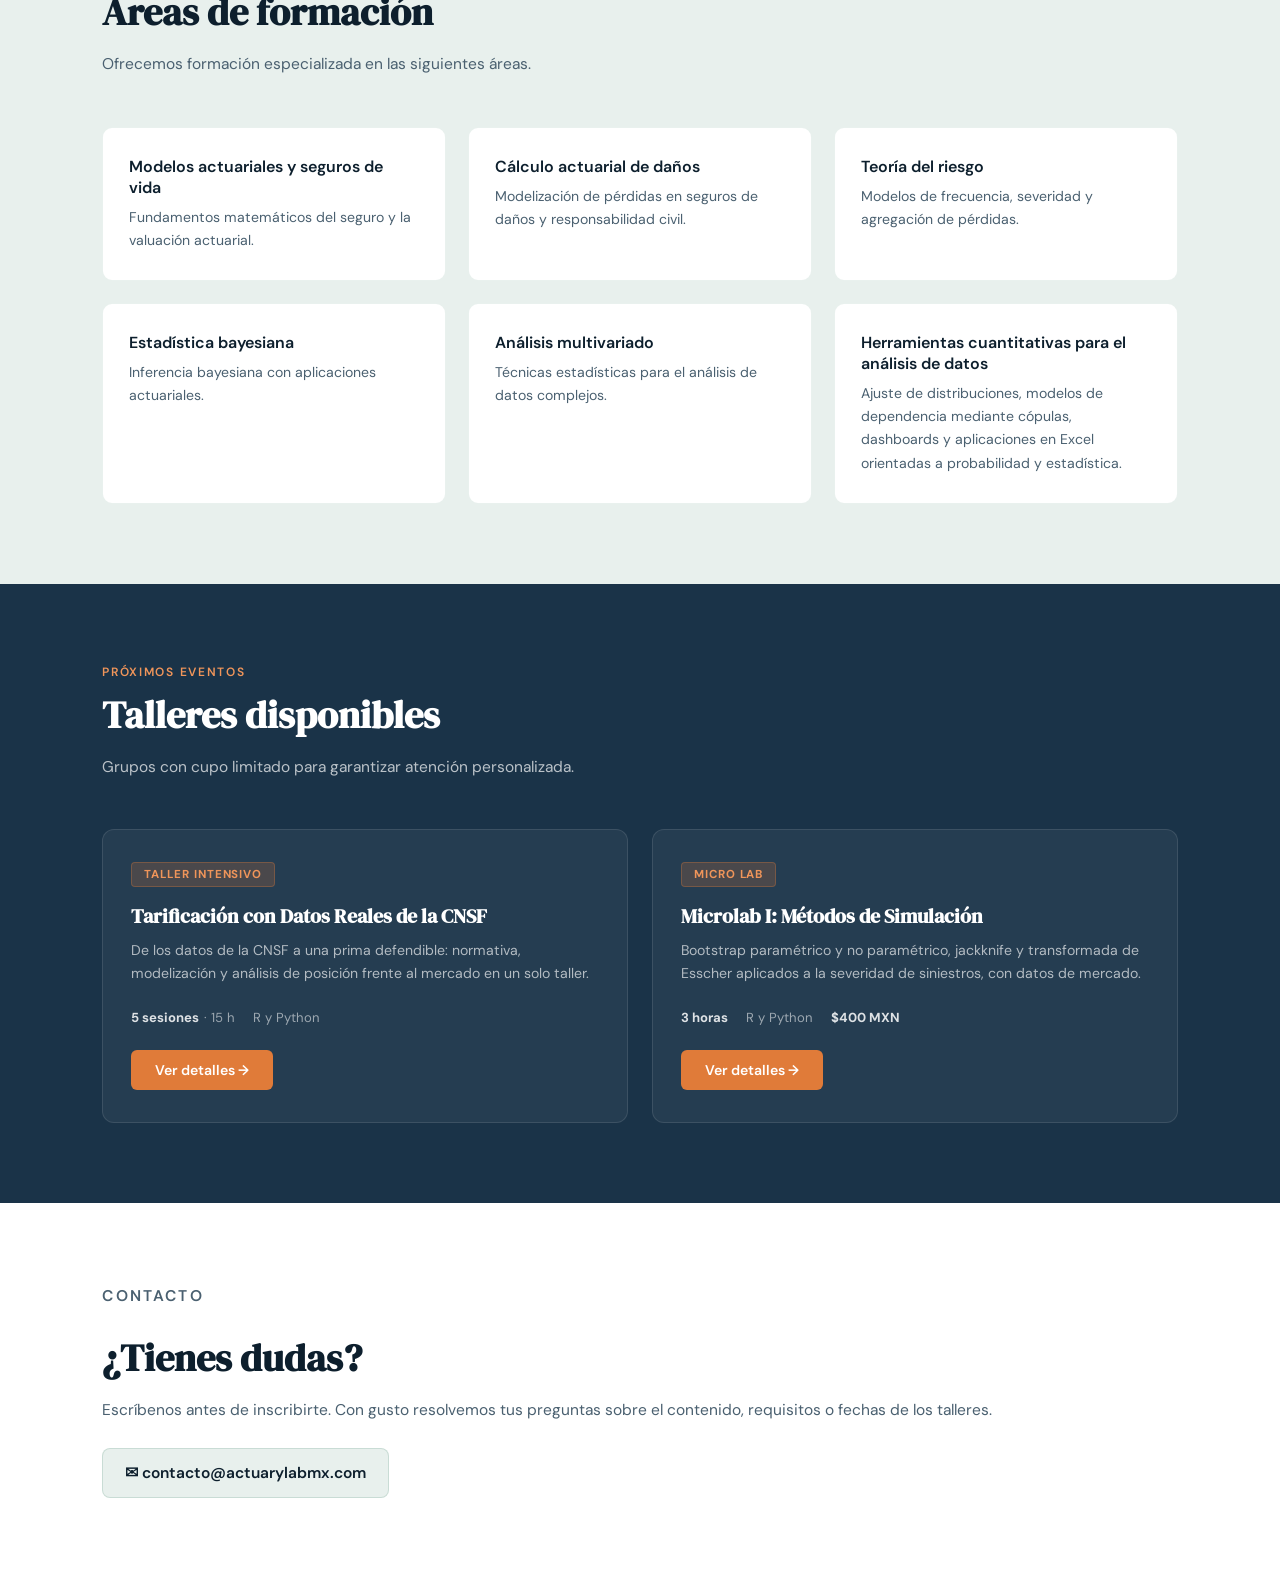
==== commit eb5648b3: "Update index.html" ====
--- a/index.html
+++ b/index.html
@@ -345,7 +345,7 @@
   <p class="section-label">Próximos eventos</p>
   <h2 class="section-title">Talleres disponibles</h2>
   <p class="section-sub">Grupos con cupo limitado para garantizar atención personalizada.</p>
-  <div class="events-grid">
+ <div class="events-grid">
     <div class="event-card">
       <span class="event-badge">Taller intensivo</span>
       <h3>Tarificación con Datos Reales de la CNSF</h3>
@@ -355,6 +355,17 @@
         <span>R y Python</span>
       </div>
       <a href="cursos/index.html" class="btn-event">Ver detalles →</a>
+    </div>
+    <div class="event-card">
+      <span class="event-badge">Micro Lab</span>
+      <h3>Microlab I: Métodos de Simulación</h3>
+      <p>Bootstrap paramétrico y no paramétrico, jackknife y transformada de Esscher aplicados a la severidad de siniestros, con datos de mercado.</p>
+      <div class="event-meta">
+        <span><strong>3 horas</strong></span>
+        <span>R y Python</span>
+        <span><strong>$400 MXN</strong></span>
+      </div>
+      <a href="cursos/index.html#microlab-i" class="btn-event">Ver detalles →</a>
     </div>
   </div>
 </section>
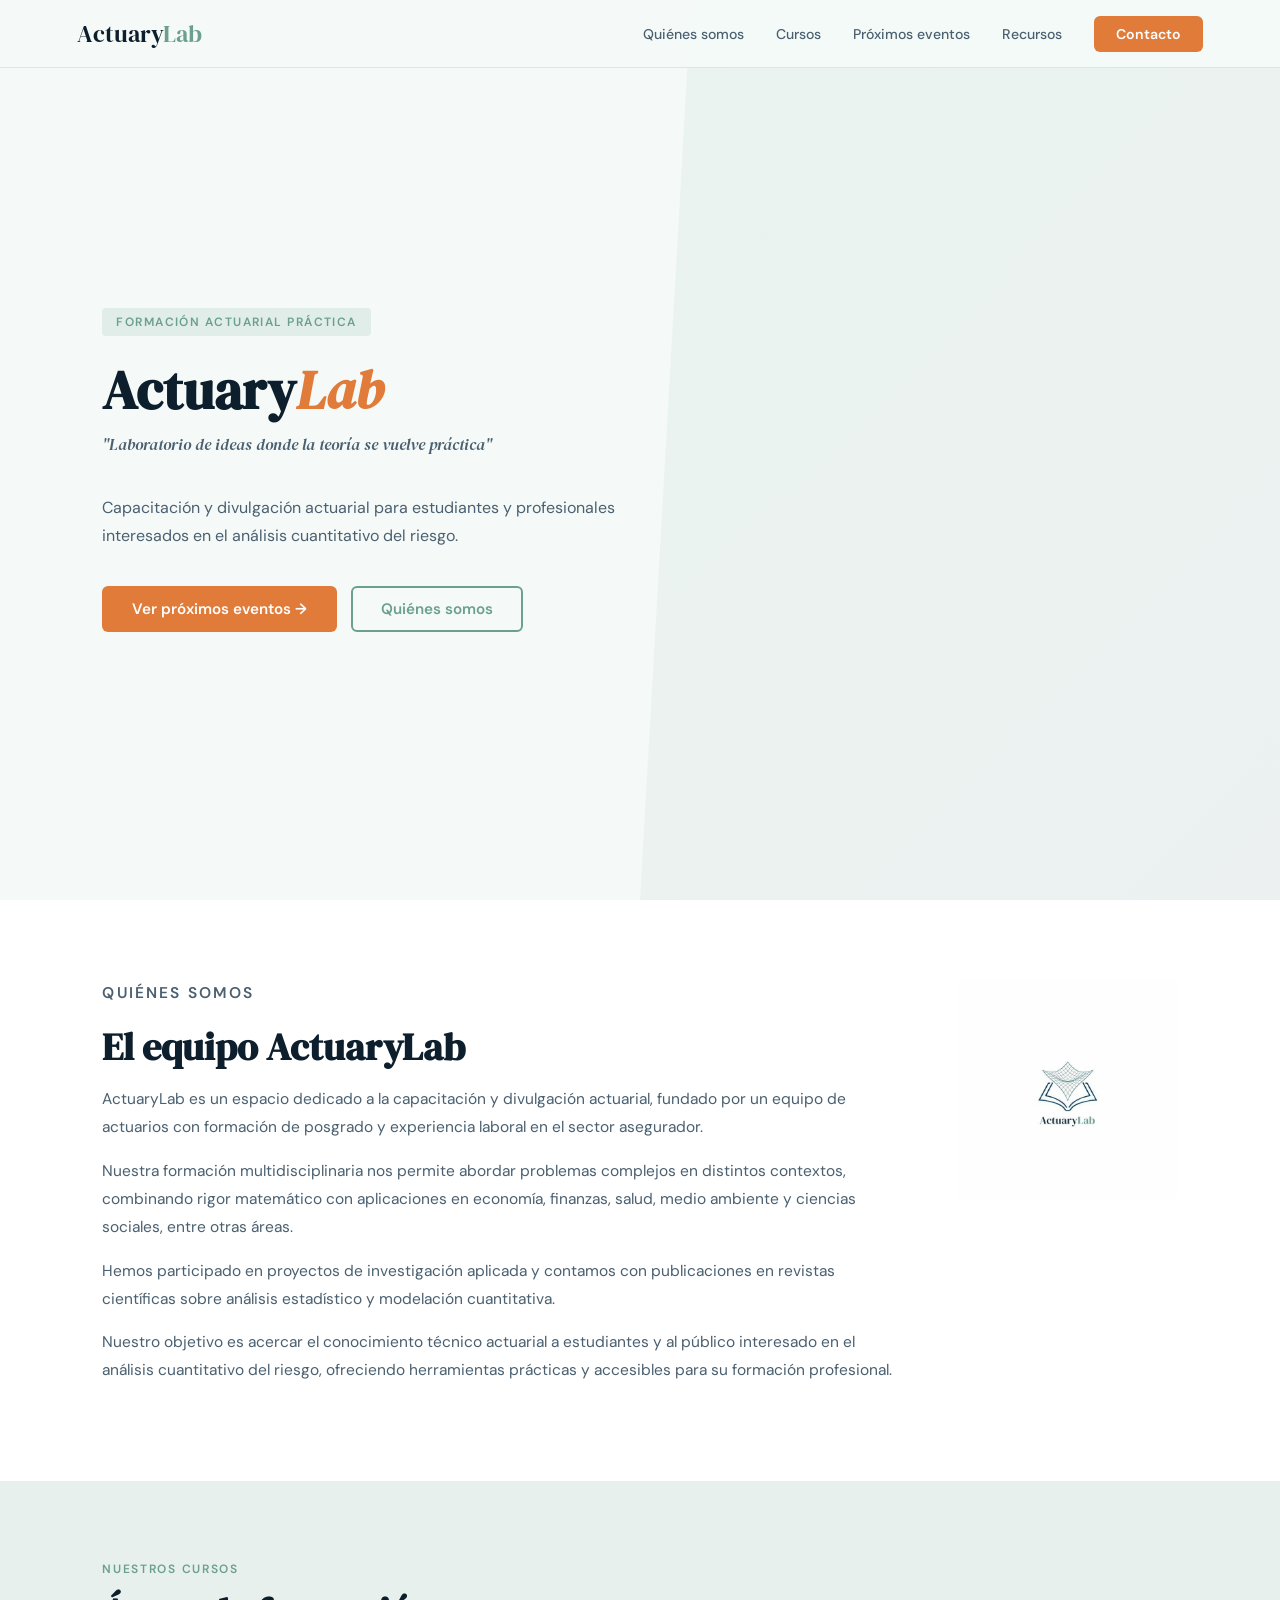
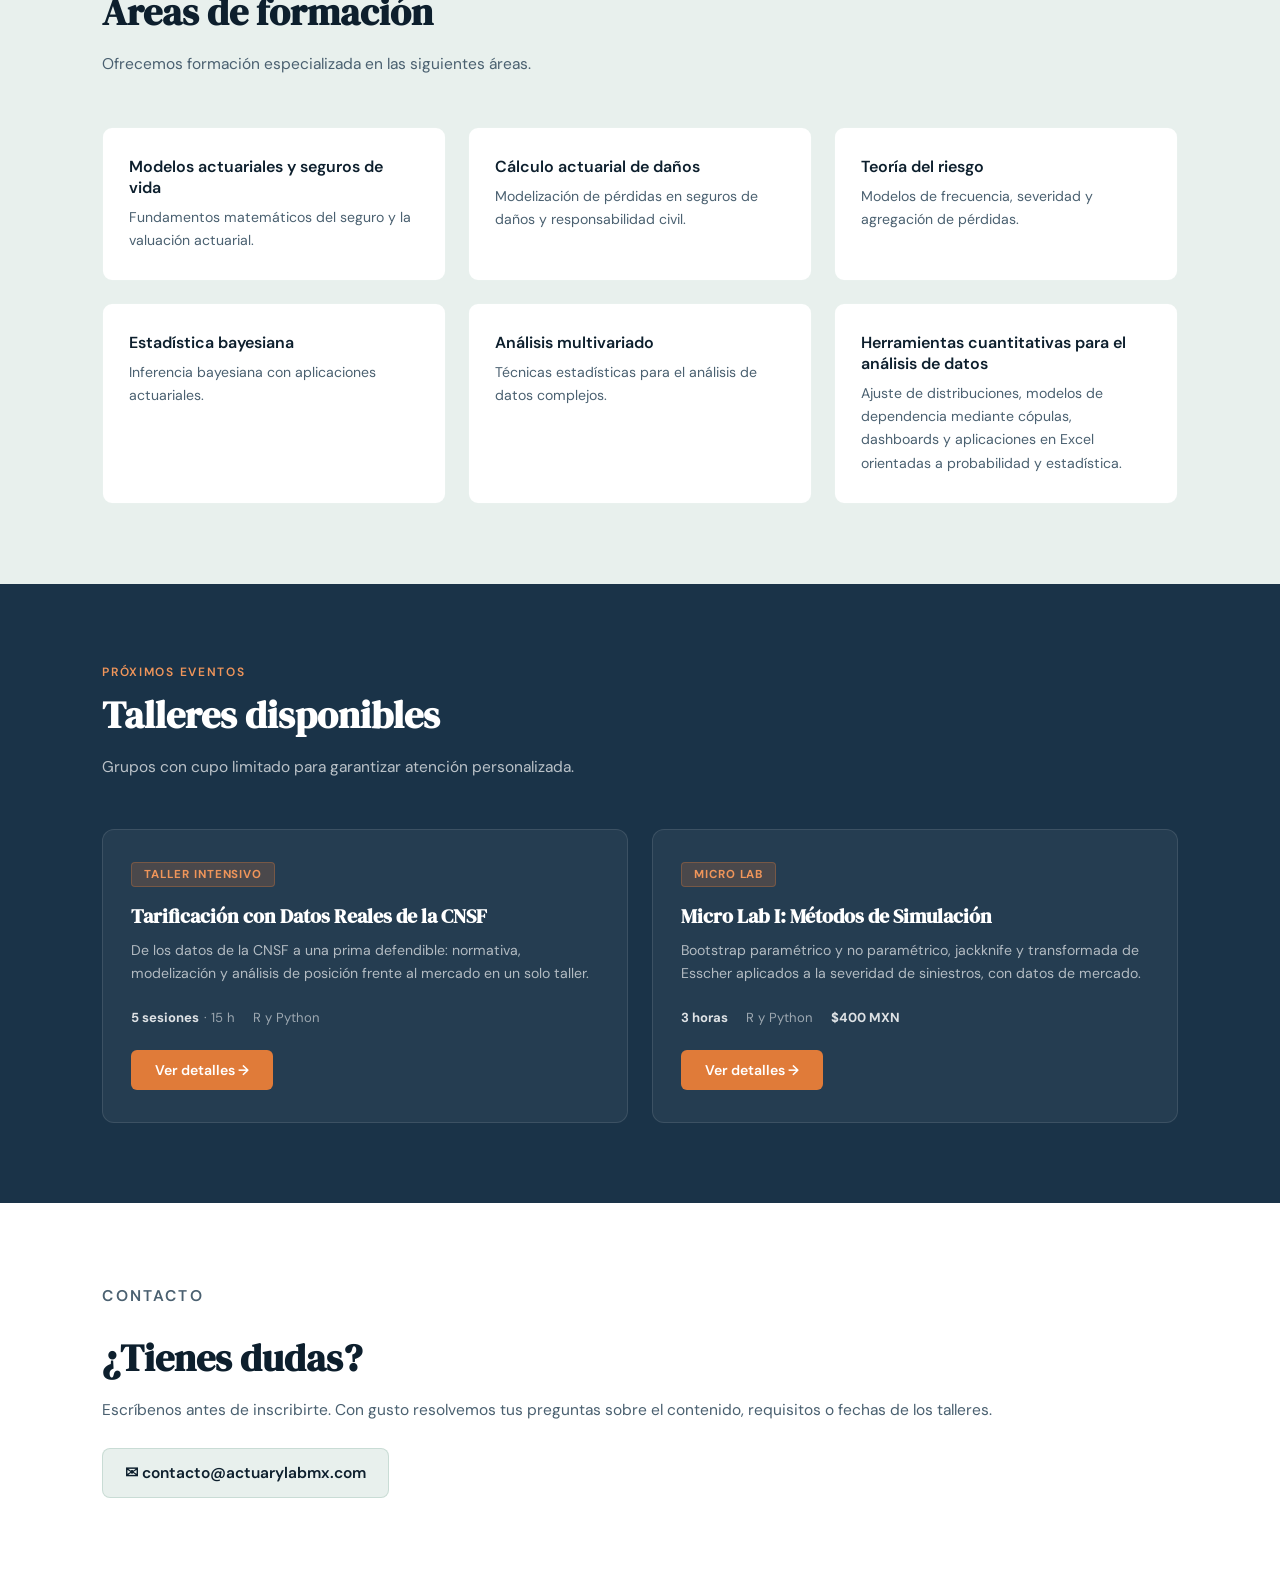
==== commit 1e620770: "Update index.html" ====
--- a/index.html
+++ b/index.html
@@ -358,7 +358,7 @@
     </div>
     <div class="event-card">
       <span class="event-badge">Micro Lab</span>
-      <h3>Microlab I: Métodos de Simulación</h3>
+      <h3>Micro Lab I: Métodos de Simulación</h3>
       <p>Bootstrap paramétrico y no paramétrico, jackknife y transformada de Esscher aplicados a la severidad de siniestros, con datos de mercado.</p>
       <div class="event-meta">
         <span><strong>3 horas</strong></span>
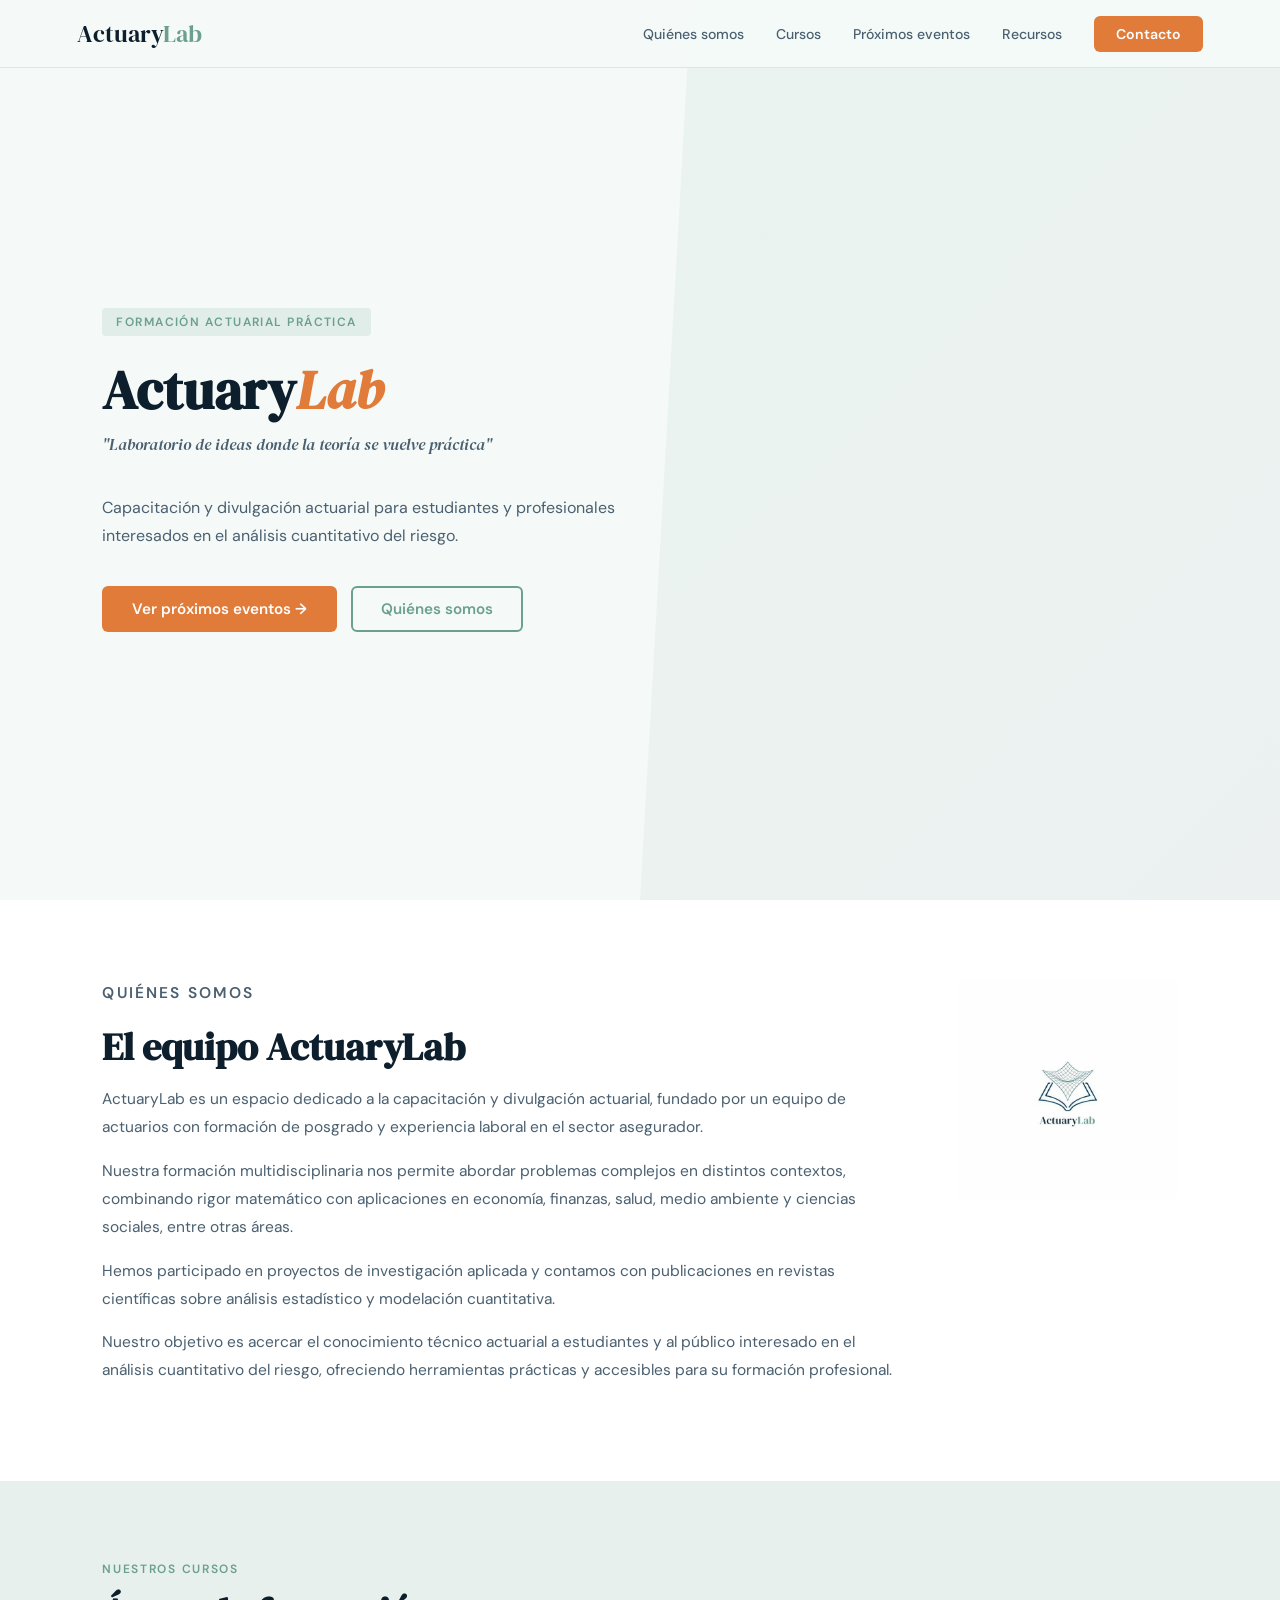
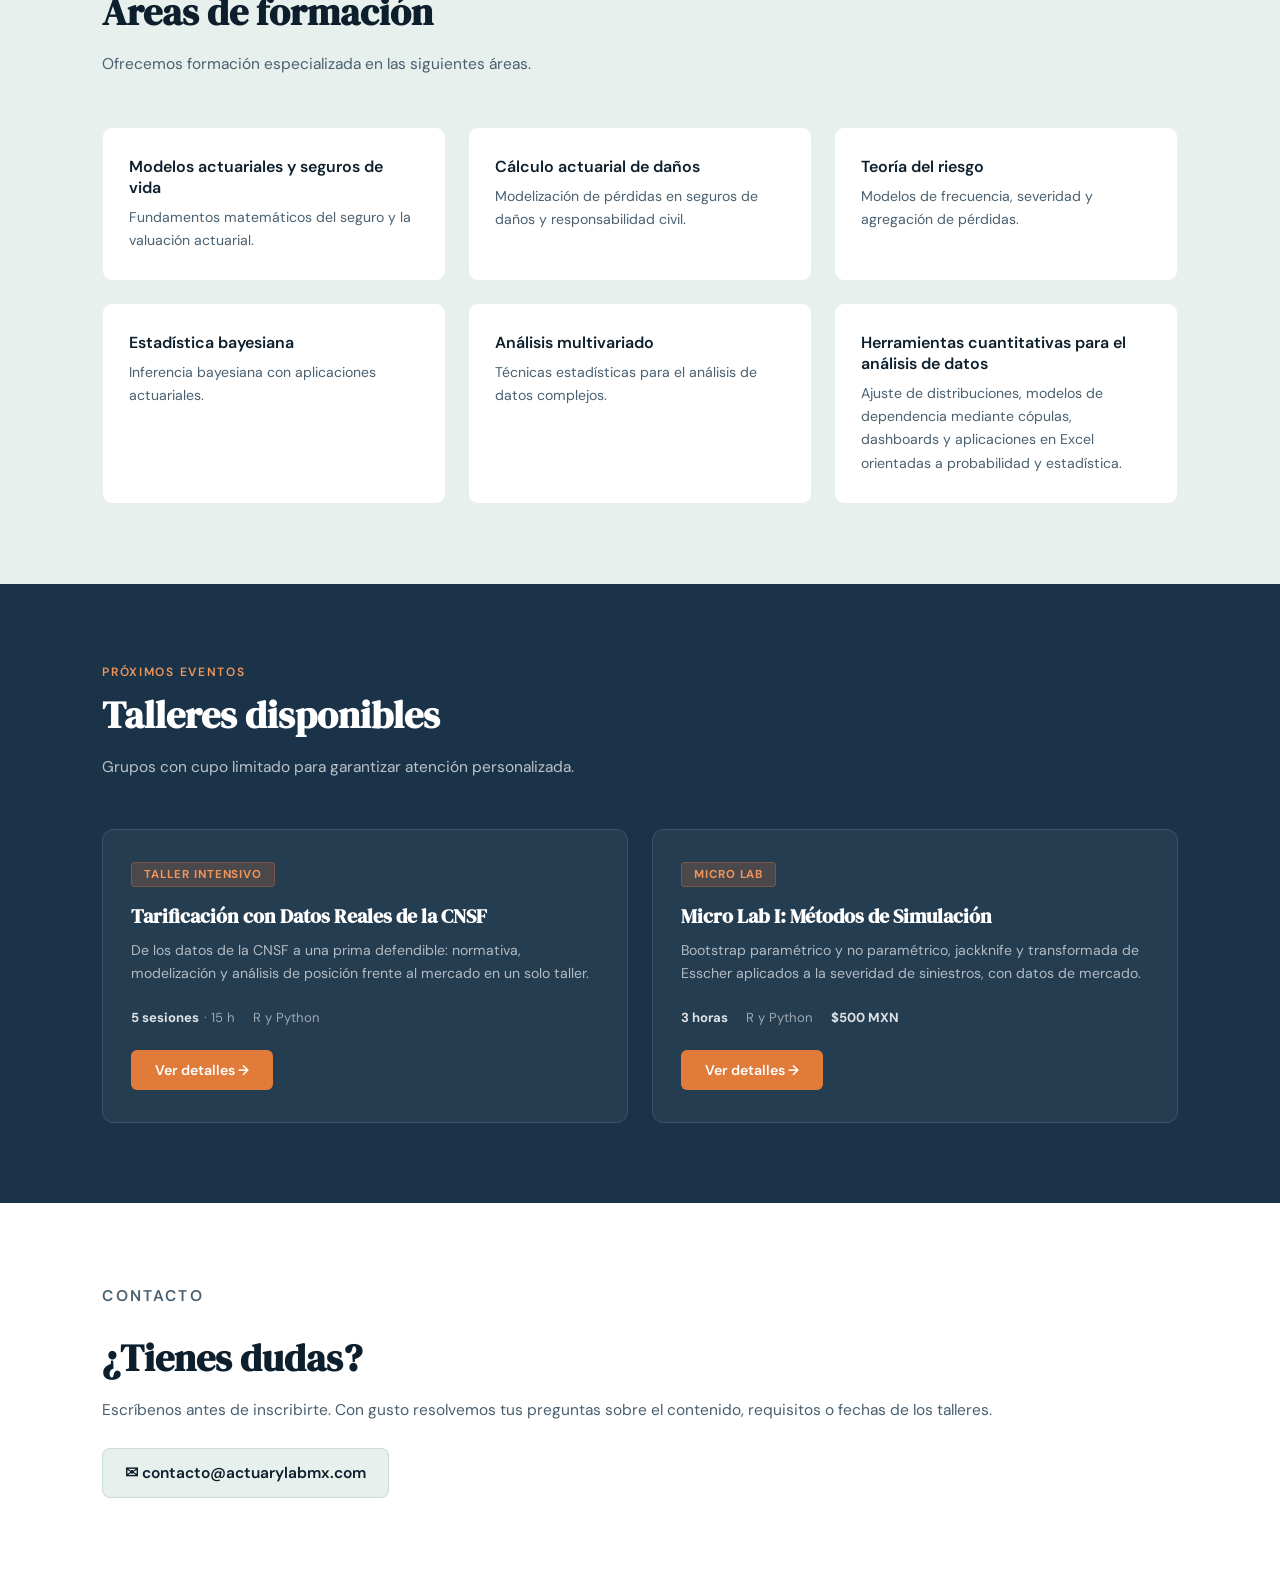
==== commit a348466d: "Update index.html" ====
--- a/index.html
+++ b/index.html
@@ -363,7 +363,7 @@
       <div class="event-meta">
         <span><strong>3 horas</strong></span>
         <span>R y Python</span>
-        <span><strong>$400 MXN</strong></span>
+        <span><strong>$500 MXN</strong></span>
       </div>
       <a href="cursos/index.html#microlab-i" class="btn-event">Ver detalles →</a>
     </div>
